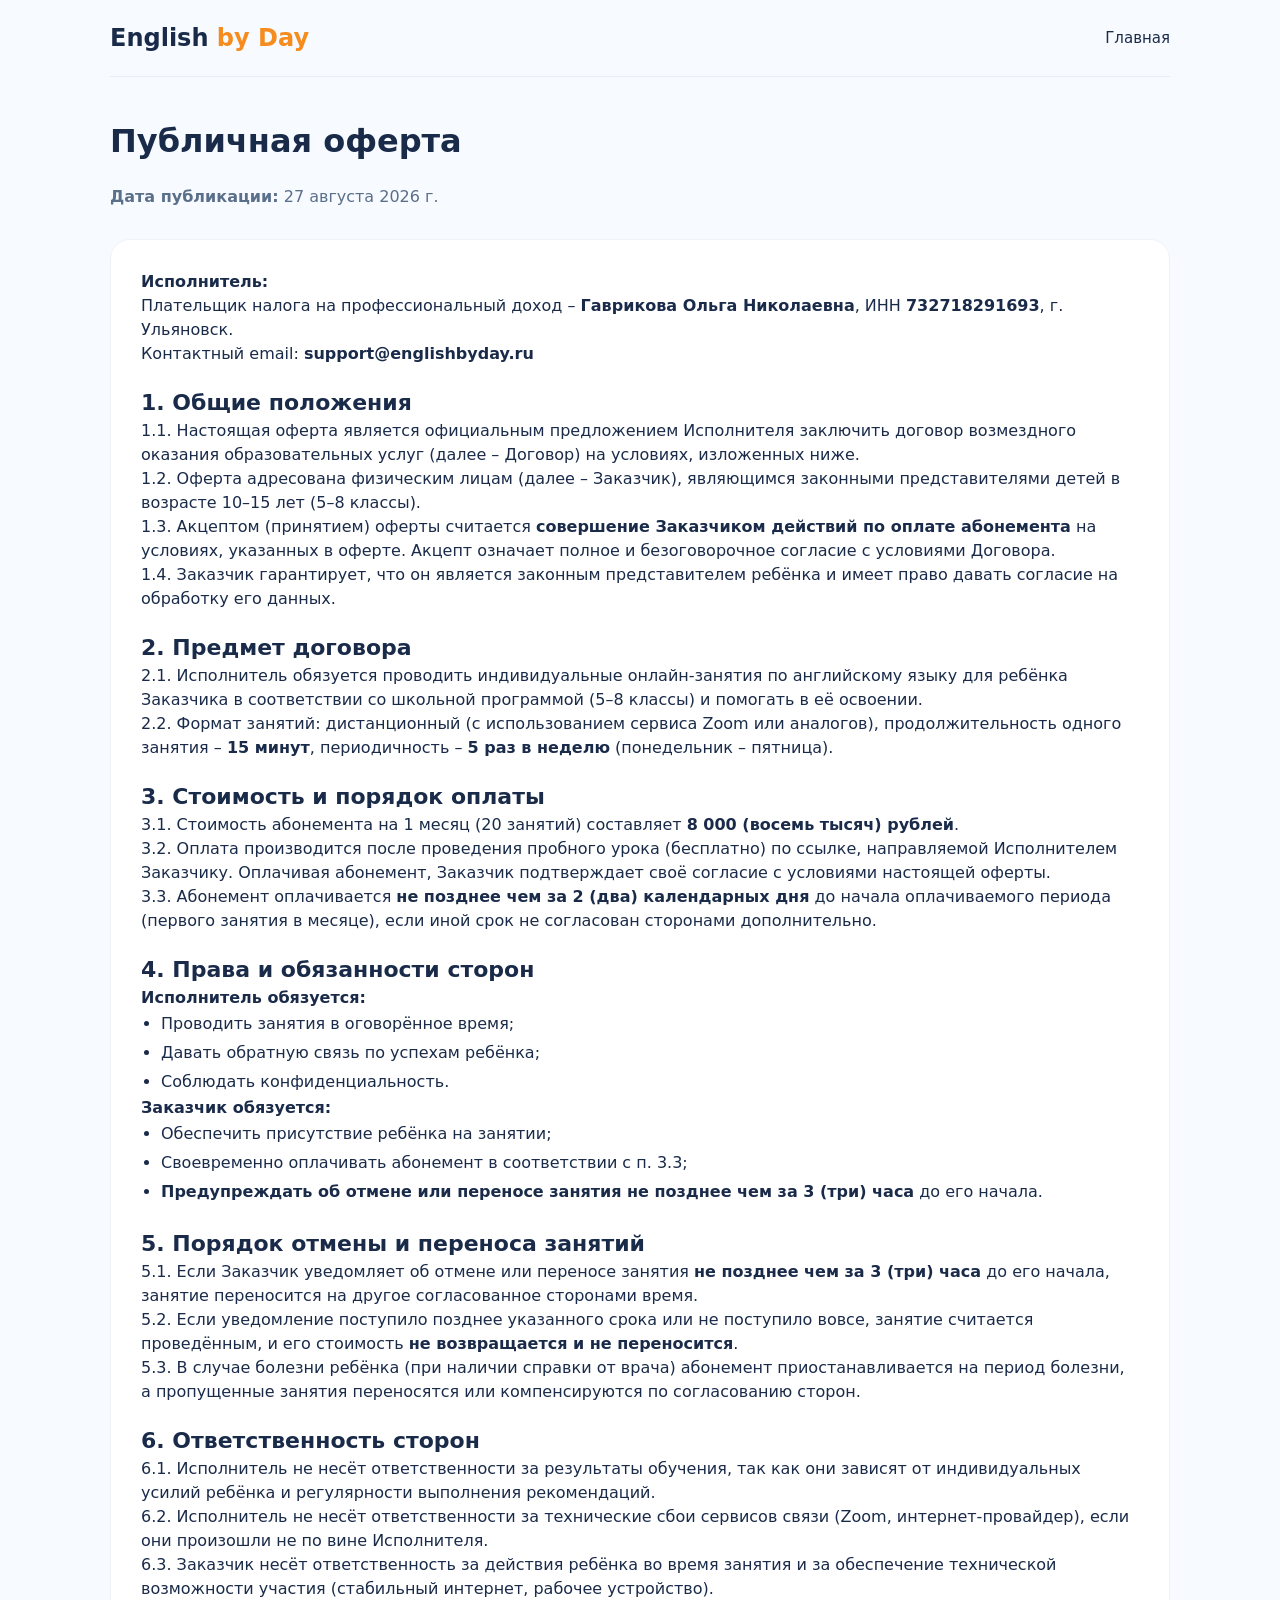
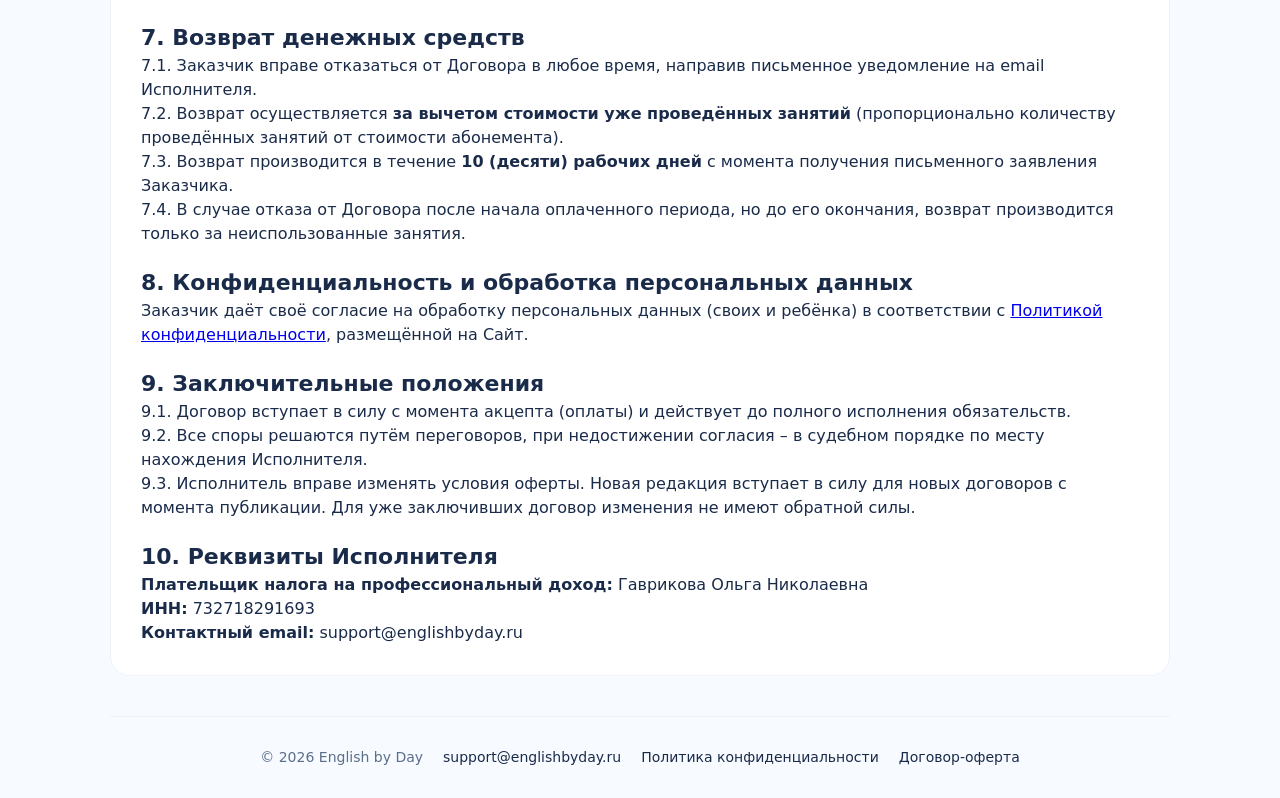
==== terms.html @ 16b3f92a "new index, privacy and terms" ====
<!DOCTYPE html>
<html lang="ru">
<head>
    <meta charset="UTF-8" />
    <meta name="viewport" content="width=device-width, initial-scale=1.0" />
    <title>Публичная оферта — English by Day</title>
    <link rel="stylesheet" href="css/style.css" />
</head>
<body>
    <div class="container">
        <!-- Шапка -->
        <header class="header">
            <a href="/" class="logo">English <span>by Day</span></a>
            <nav class="header-nav">
                <a href="/">Главная</a>
            </nav>
        </header>

        <!-- Основной блок -->
        <section style="padding: 40px 0;">
            <h1 style="font-size: 32px; font-weight: 700; margin-bottom: 20px;">Публичная оферта</h1>
            <p style="color: #5a6f8a; margin-bottom: 30px;"><strong>Дата публикации:</strong> 27 августа 2026 г.</p>

            <div style="background: #fff; padding: 30px; border-radius: 20px; border: 1px solid #eef3f9;">
                <p><strong>Исполнитель:</strong><br />
                Плательщик налога на профессиональный доход – <strong>Гаврикова Ольга Николаевна</strong>, ИНН <strong>732718291693</strong>, г. Ульяновск.<br />
                Контактный email: <strong>support@englishbyday.ru</strong></p>

                <h2 style="font-size: 22px; margin-top: 20px; color: #1a2b4a;">1. Общие положения</h2>
                <p>1.1. Настоящая оферта является официальным предложением Исполнителя заключить договор возмездного оказания образовательных услуг (далее – Договор) на условиях, изложенных ниже.</p>
                <p>1.2. Оферта адресована физическим лицам (далее – Заказчик), являющимся законными представителями детей в возрасте 10–15 лет (5–8 классы).</p>
                <p>1.3. Акцептом (принятием) оферты считается <strong>совершение Заказчиком действий по оплате абонемента</strong> на условиях, указанных в оферте. Акцепт означает полное и безоговорочное согласие с условиями Договора.</p>
                <p>1.4. Заказчик гарантирует, что он является законным представителем ребёнка и имеет право давать согласие на обработку его данных.</p>

                <h2 style="font-size: 22px; margin-top: 20px; color: #1a2b4a;">2. Предмет договора</h2>
                <p>2.1. Исполнитель обязуется проводить индивидуальные онлайн-занятия по английскому языку для ребёнка Заказчика в соответствии со школьной программой (5–8 классы) и помогать в её освоении.</p>
                <p>2.2. Формат занятий: дистанционный (с использованием сервиса Zoom или аналогов), продолжительность одного занятия – <strong>15 минут</strong>, периодичность – <strong>5 раз в неделю</strong> (понедельник – пятница).</p>

                <h2 style="font-size: 22px; margin-top: 20px; color: #1a2b4a;">3. Стоимость и порядок оплаты</h2>
                <p>3.1. Стоимость абонемента на 1 месяц (20 занятий) составляет <strong>8 000 (восемь тысяч) рублей</strong>.</p>
                <p>3.2. Оплата производится после проведения пробного урока (бесплатно) по ссылке, направляемой Исполнителем Заказчику. Оплачивая абонемент, Заказчик подтверждает своё согласие с условиями настоящей оферты.</p>
                <p>3.3. Абонемент оплачивается <strong>не позднее чем за 2 (два) календарных дня</strong> до начала оплачиваемого периода (первого занятия в месяце), если иной срок не согласован сторонами дополнительно.</p>

                <h2 style="font-size: 22px; margin-top: 20px; color: #1a2b4a;">4. Права и обязанности сторон</h2>
                <p><strong>Исполнитель обязуется:</strong></p>
                <ul style="margin-left: 20px; line-height: 1.8;">
                    <li>Проводить занятия в оговорённое время;</li>
                    <li>Давать обратную связь по успехам ребёнка;</li>
                    <li>Соблюдать конфиденциальность.</li>
                </ul>
                <p><strong>Заказчик обязуется:</strong></p>
                <ul style="margin-left: 20px; line-height: 1.8;">
                    <li>Обеспечить присутствие ребёнка на занятии;</li>
                    <li>Своевременно оплачивать абонемент в соответствии с п. 3.3;</li>
                    <li><strong>Предупреждать об отмене или переносе занятия не позднее чем за 3 (три) часа</strong> до его начала.</li>
                </ul>

                <h2 style="font-size: 22px; margin-top: 20px; color: #1a2b4a;">5. Порядок отмены и переноса занятий</h2>
                <p>5.1. Если Заказчик уведомляет об отмене или переносе занятия <strong>не позднее чем за 3 (три) часа</strong> до его начала, занятие переносится на другое согласованное сторонами время.</p>
                <p>5.2. Если уведомление поступило позднее указанного срока или не поступило вовсе, занятие считается проведённым, и его стоимость <strong>не возвращается и не переносится</strong>.</p>
                <p>5.3. В случае болезни ребёнка (при наличии справки от врача) абонемент приостанавливается на период болезни, а пропущенные занятия переносятся или компенсируются по согласованию сторон.</p>

                <h2 style="font-size: 22px; margin-top: 20px; color: #1a2b4a;">6. Ответственность сторон</h2>
                <p>6.1. Исполнитель не несёт ответственности за результаты обучения, так как они зависят от индивидуальных усилий ребёнка и регулярности выполнения рекомендаций.</p>
                <p>6.2. Исполнитель не несёт ответственности за технические сбои сервисов связи (Zoom, интернет-провайдер), если они произошли не по вине Исполнителя.</p>
                <p>6.3. Заказчик несёт ответственность за действия ребёнка во время занятия и за обеспечение технической возможности участия (стабильный интернет, рабочее устройство).</p>

                <h2 style="font-size: 22px; margin-top: 20px; color: #1a2b4a;">7. Возврат денежных средств</h2>
                <p>7.1. Заказчик вправе отказаться от Договора в любое время, направив письменное уведомление на email Исполнителя.</p>
                <p>7.2. Возврат осуществляется <strong>за вычетом стоимости уже проведённых занятий</strong> (пропорционально количеству проведённых занятий от стоимости абонемента).</p>
                <p>7.3. Возврат производится в течение <strong>10 (десяти) рабочих дней</strong> с момента получения письменного заявления Заказчика.</p>
                <p>7.4. В случае отказа от Договора после начала оплаченного периода, но до его окончания, возврат производится только за неиспользованные занятия.</p>

                <h2 style="font-size: 22px; margin-top: 20px; color: #1a2b4a;">8. Конфиденциальность и обработка персональных данных</h2>
                <p>Заказчик даёт своё согласие на обработку персональных данных (своих и ребёнка) в соответствии с <a href="privacy.html">Политикой конфиденциальности</a>, размещённой на Сайт.</p>

                <h2 style="font-size: 22px; margin-top: 20px; color: #1a2b4a;">9. Заключительные положения</h2>
                <p>9.1. Договор вступает в силу с момента акцепта (оплаты) и действует до полного исполнения обязательств.</p>
                <p>9.2. Все споры решаются путём переговоров, при недостижении согласия – в судебном порядке по месту нахождения Исполнителя.</p>
                <p>9.3. Исполнитель вправе изменять условия оферты. Новая редакция вступает в силу для новых договоров с момента публикации. Для уже заключивших договор изменения не имеют обратной силы.</p>

                <h2 style="font-size: 22px; margin-top: 20px; color: #1a2b4a;">10. Реквизиты Исполнителя</h2>
                <p><strong>Плательщик налога на профессиональный доход:</strong> Гаврикова Ольга Николаевна<br />
                <strong>ИНН:</strong> 732718291693<br />
                <strong>Контактный email:</strong> support@englishbyday.ru<br />

            </div>
        </section>

        <!-- Подвал -->
        <footer class="footer">
            <span>© 2026 English by Day</span>
            <a href="mailto:support@englishbyday.ru">support@englishbyday.ru</a>
            <a href="privacy.html">Политика конфиденциальности</a>
            <a href="terms.html">Договор-оферта</a>
        </footer>
    </div>
</body>
</html>
---- css/style.css ----
/* ===== БАЗОВЫЕ СБРОСЫ ===== */
* {
    margin: 0;
    padding: 0;
    box-sizing: border-box;
}
body {
    font-family: 'Segoe UI', Roboto, system-ui, -apple-system, sans-serif;
    background: #f7faff;
    color: #1a2b4a;
    line-height: 1.5;
}
.container {
    max-width: 1100px;
    margin: 0 auto;
    padding: 0 20px;
}

/* ===== ШАПКА ===== */
.header {
    display: flex;
    justify-content: space-between;
    align-items: center;
    padding: 20px 0;
    border-bottom: 1px solid #e5edf6;
    flex-wrap: wrap;
}
.logo {
    font-size: 24px;
    font-weight: 700;
    color: #1a2b4a;
    text-decoration: none;
}
.logo span {
    color: #f68b1e;
}
.header-nav a {
    margin-left: 24px;
    color: #1a2b4a;
    text-decoration: none;
    font-weight: 500;
    font-size: 15px;
}
.header-nav a:hover {
    color: #f68b1e;
}

/* ===== HERO ===== */
.hero {
    display: flex;
    flex-wrap: wrap;
    align-items: center;
    gap: 40px;
    padding: 40px 0 30px;
}
.hero-text {
    flex: 1 1 55%;
}
.hero-text .badge {
    display: inline-block;
    background: #fef3e6;
    color: #f68b1e;
    font-weight: 600;
    font-size: 14px;
    padding: 4px 18px;
    border-radius: 30px;
    margin-bottom: 16px;
    letter-spacing: 0.3px;
}
.hero-text h1 {
    font-size: 38px;
    font-weight: 800;
    line-height: 1.2;
    margin-bottom: 16px;
    color: #0b1a33;
}
.hero-text h1 .highlight {
    color: #f68b1e;
}
.hero-text p {
    font-size: 18px;
    color: #2c3e5a;
    margin-bottom: 24px;
    max-width: 500px;
}
.hero-text .cta-group {
    display: flex;
    flex-wrap: wrap;
    gap: 12px;
    align-items: center;
}
.btn-primary {
    background: #f68b1e;
    color: #fff;
    border: none;
    padding: 14px 36px;
    border-radius: 50px;
    font-weight: 700;
    font-size: 18px;
    cursor: pointer;
    transition: background 0.3s;
    box-shadow: 0 8px 20px rgba(246, 139, 30, 0.25);
}
.btn-primary:hover {
    background: #e07c14;
}
.hero-text .sub-cta {
    font-size: 15px;
    color: #5a6f8a;
}
.hero-image {
    flex: 1 1 35%;
    text-align: center;
}
.hero-image svg {
    max-width: 100%;
    height: auto;
}

/* ===== ОБЩИЕ СЕКЦИИ ===== */
section {
    padding: 50px 0;
    border-bottom: 1px solid #eef3f9;
}
section:last-of-type {
    border-bottom: none;
}
.section-title {
    font-size: 30px;
    font-weight: 700;
    text-align: center;
    margin-bottom: 10px;
}
.section-subtitle {
    text-align: center;
    font-size: 18px;
    color: #4a5f7a;
    max-width: 700px;
    margin: 0 auto 40px;
}

/* ===== ПРОБЛЕМА / РЕШЕНИЕ ===== */
.problem-solution {
    display: grid;
    grid-template-columns: 1fr 1fr;
    gap: 30px;
}
.problem-solution .card {
    background: #fff;
    padding: 28px 24px;
    border-radius: 20px;
    border: 1px solid #eef3f9;
    box-shadow: 0 4px 12px rgba(0,0,0,0.03);
}
.problem-solution .card h3 {
    font-size: 20px;
    margin-bottom: 10px;
}
.problem-solution .card p {
    color: #2c3e5a;
}
.problem-solution .card .emoji-big {
    font-size: 36px;
    display: block;
    margin-bottom: 8px;
}

/* ===== 3 ШАГА ===== */
.steps {
    display: grid;
    grid-template-columns: repeat(auto-fit, minmax(200px, 1fr));
    gap: 30px;
    margin-top: 10px;
}
.step-item {
    background: #fff;
    padding: 24px 20px;
    border-radius: 20px;
    text-align: center;
    border: 1px solid #eef3f9;
}
.step-item .step-num {
    font-size: 32px;
    font-weight: 800;
    color: #f68b1e;
    opacity: 0.25;
}
.step-item h4 {
    margin: 8px 0 6px;
    font-size: 18px;
}
.step-item p {
    font-size: 15px;
    color: #4a5f7a;
}

/* ===== ПРЕИМУЩЕСТВА ===== */
.benefits-grid {
    display: grid;
    grid-template-columns: repeat(auto-fit, minmax(200px, 1fr));
    gap: 16px;
}
.benefit-item {
    background: #fff;
    padding: 16px 20px;
    border-radius: 14px;
    border: 1px solid #eef3f9;
    display: flex;
    align-items: center;
    gap: 12px;
    font-weight: 500;
}
.benefit-item .emoji {
    font-size: 26px;
}

/* ===== ПРЕПОДАВАТЕЛЬ ===== */
.teacher-card {
    display: flex;
    flex-wrap: wrap;
    gap: 30px;
    background: #fff;
    padding: 30px;
    border-radius: 24px;
    border: 1px solid #eef3f9;
    align-items: center;
}
.teacher-card .avatar {
    font-size: 56px;
    background: #eaf0f8;
    width: 100px;
    height: 100px;
    border-radius: 50%;
    display: flex;
    align-items: center;
    justify-content: center;
    flex-shrink: 0;
}
.teacher-card .info {
    flex: 1;
}
.teacher-card .info h3 {
    font-size: 22px;
    margin-bottom: 4px;
}
.teacher-card .info .title {
    color: #f68b1e;
    font-weight: 600;
    margin-bottom: 8px;
}
.teacher-card .info p {
    color: #2c3e5a;
}

/* ===== СТОИМОСТЬ ===== */
.pricing {
    display: grid;
    grid-template-columns: 1fr 1fr;
    gap: 20px;
    max-width: 700px;
    margin: 0 auto;
}
.price-card {
    background: #fff;
    padding: 24px;
    border-radius: 20px;
    border: 1px solid #eef3f9;
    text-align: center;
}
.price-card .icon {
    font-size: 36px;
}
.price-card h4 {
    margin: 10px 0 4px;
    font-size: 20px;
}
.price-card .price {
    font-size: 28px;
    font-weight: 700;
    color: #f68b1e;
}
.price-card p {
    font-size: 14px;
    color: #4a5f7a;
    margin-top: 6px;
}
.price-card.premium {
    border: 2px solid #f68b1e;
}
.payment-note {
    text-align: center;
    margin-top: 24px;
    color: #4a5f7a;
    font-size: 15px;
}

/* ===== ФОРМА ===== */
.form-section {
    background: #fff;
    padding: 40px;
    border-radius: 24px;
    border: 1px solid #eef3f9;
    max-width: 600px;
    margin: 0 auto;
}
.form-section h3 {
    font-size: 24px;
    text-align: center;
    margin-bottom: 6px;
}
.form-section .sub {
    text-align: center;
    color: #4a5f7a;
    margin-bottom: 24px;
}
.form-group {
    margin-bottom: 18px;
}
.form-group label {
    font-weight: 600;
    display: block;
    margin-bottom: 4px;
    font-size: 14px;
}
.form-group input,
.form-group select {
    width: 100%;
    padding: 12px 16px;
    border: 1px solid #dce3ed;
    border-radius: 12px;
    font-size: 16px;
    background: #fafcff;
    transition: border 0.3s;
}
.form-group input:focus,
.form-group select:focus {
    border-color: #f68b1e;
    outline: none;
    background: #fff;
}
.form-group .checkbox {
    display: flex;
    align-items: center;
    gap: 10px;
    font-weight: 400;
    font-size: 14px;
}
.form-group .checkbox input {
    width: auto;
    margin-top: 2px;
}
.form-section .btn-primary {
    width: 100%;
    display: flex;
    justify-content: center;
    margin-top: 6px;
}

/* ===== СЧЁТЧИК МЕСТ ===== */
.spots {
    text-align: center;
    margin-top: 18px;
    font-size: 18px;
    font-weight: 600;
    color: #1a2b4a;
}
.spots span {
    background: #fef3e6;
    padding: 4px 16px;
    border-radius: 30px;
    color: #f68b1e;
}

/* ===== ПОДВАЛ ===== */
.footer {
    padding: 30px 0;
    border-top: 1px solid #eef3f9;
    text-align: center;
    color: #5a6f8a;
    font-size: 14px;
    display: flex;
    flex-wrap: wrap;
    justify-content: center;
    gap: 20px;
}
.footer a {
    color: #1a2b4a;
    text-decoration: none;
    font-weight: 500;
}
.footer a:hover {
    color: #f68b1e;
}

/* ===== АДАПТИВНОСТЬ ===== */
@media (max-width: 768px) {
    .hero-text h1 {
        font-size: 30px;
    }
    .problem-solution {
        grid-template-columns: 1fr;
    }
    .pricing {
        grid-template-columns: 1fr;
    }
    .header-nav a {
        margin-left: 12px;
        font-size: 14px;
    }
    .teacher-card {
        flex-direction: column;
        text-align: center;
    }
    .form-section {
        padding: 24px;
    }
}
@media (max-width: 480px) {
    .hero-text h1 {
        font-size: 24px;
    }
    .btn-primary {
        width: 100%;
        justify-content: center;
    }
    .hero-text .cta-group {
        flex-direction: column;
        align-items: stretch;
    }
}
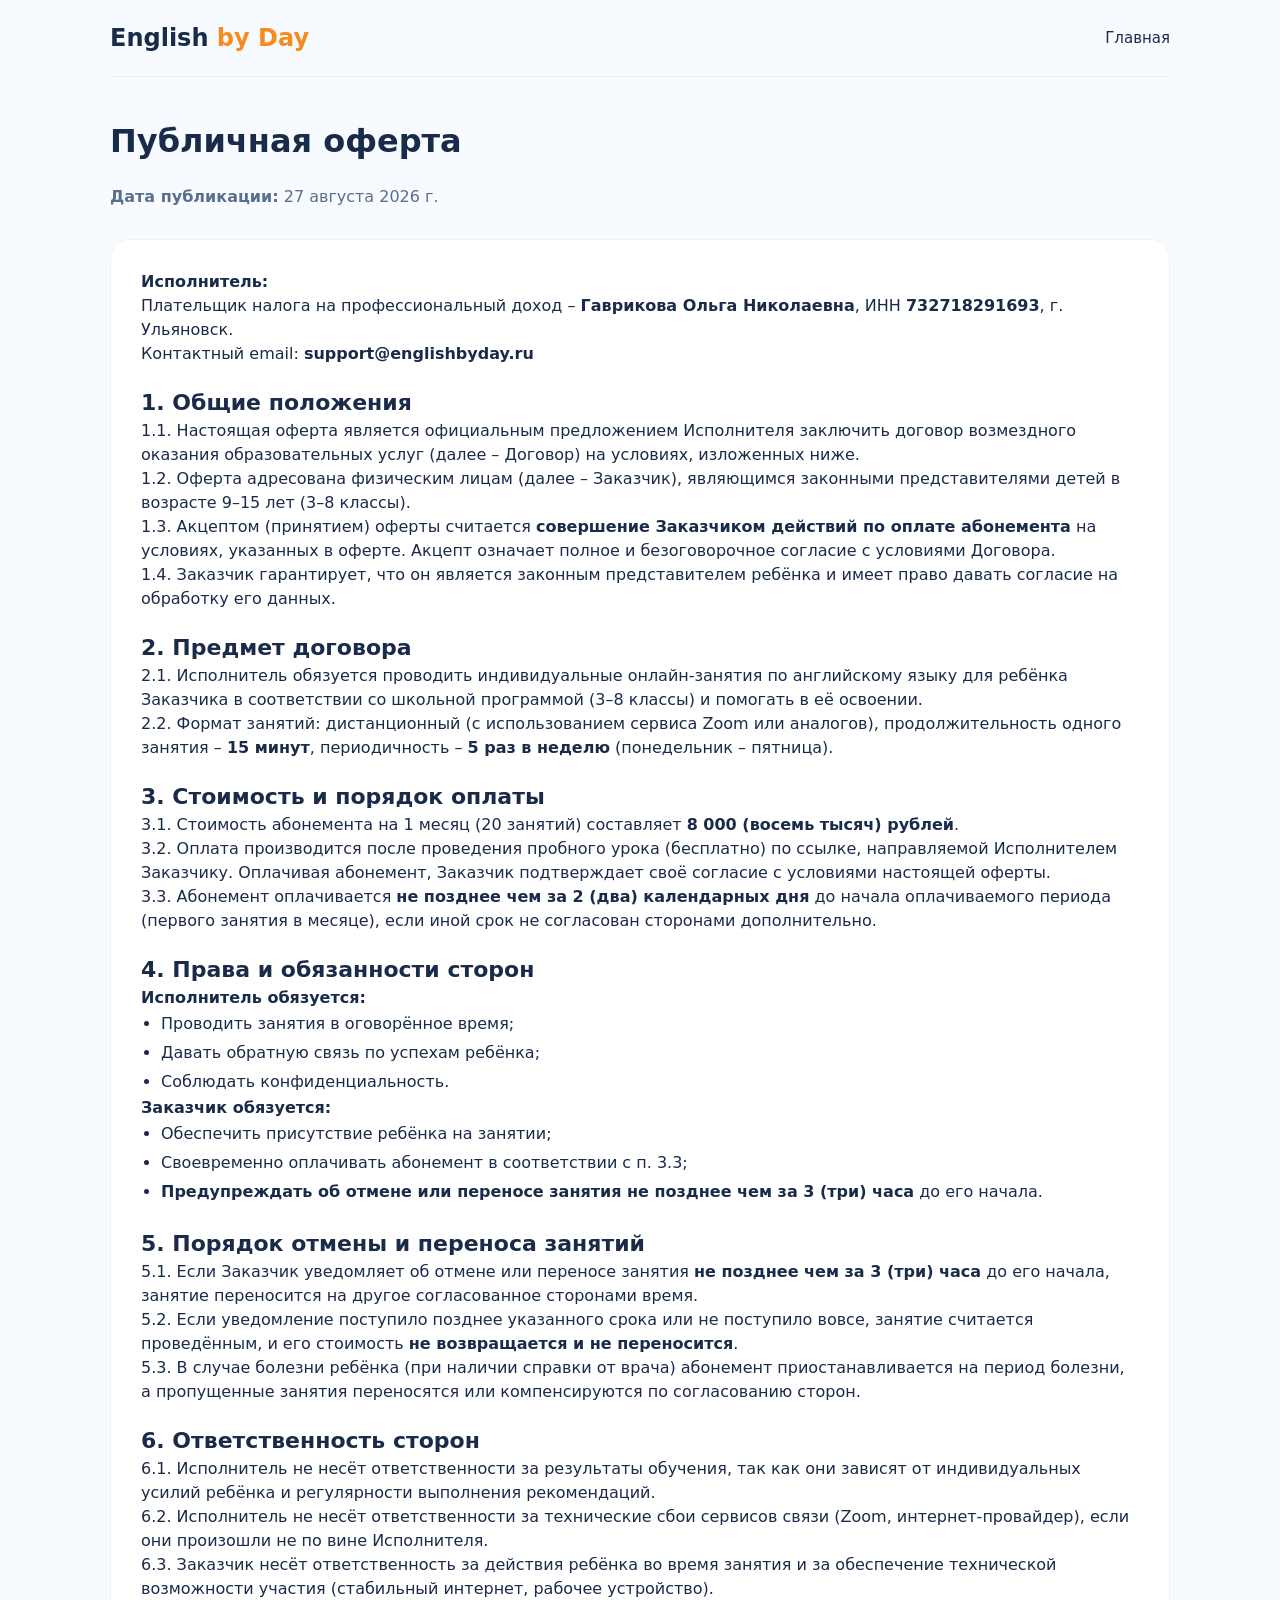
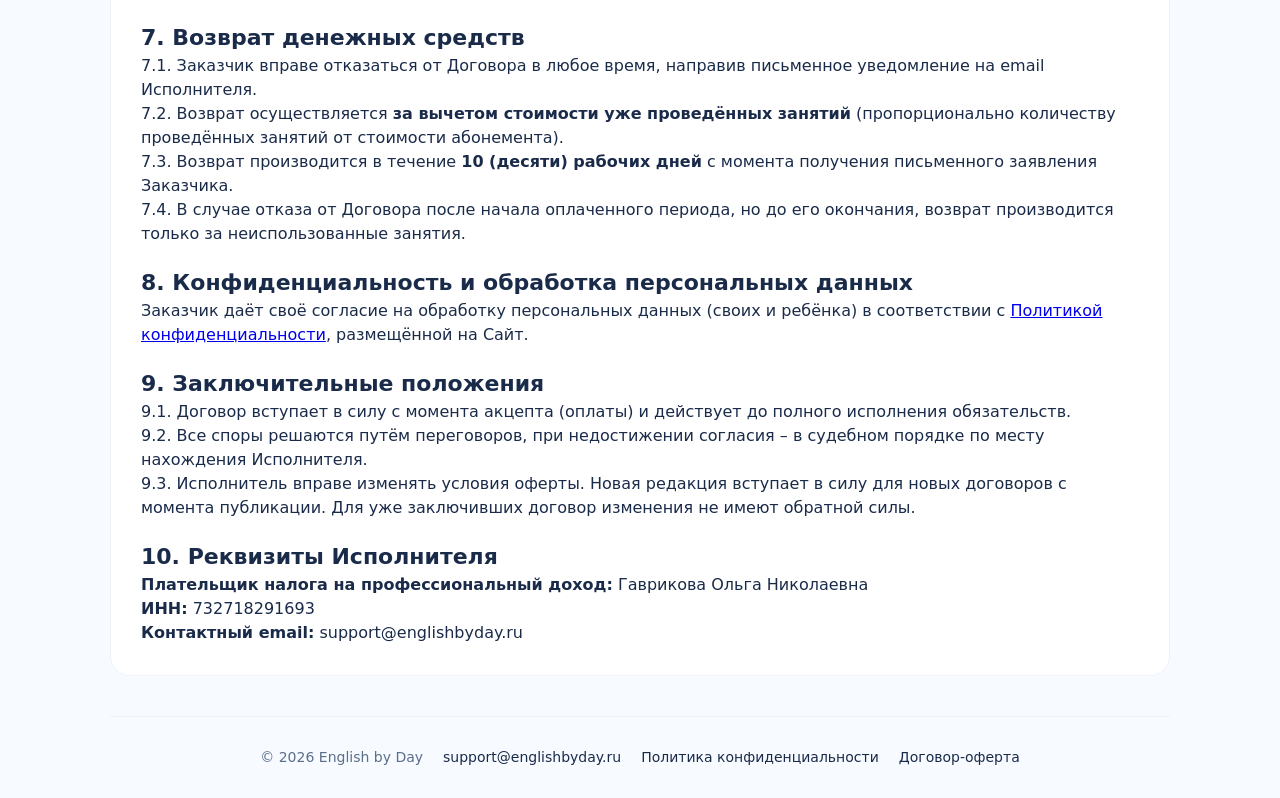
==== commit 71429cb2: "3-8 and text area added" ====
--- a/terms.html
+++ b/terms.html
@@ -28,12 +28,12 @@
 
                 <h2 style="font-size: 22px; margin-top: 20px; color: #1a2b4a;">1. Общие положения</h2>
                 <p>1.1. Настоящая оферта является официальным предложением Исполнителя заключить договор возмездного оказания образовательных услуг (далее – Договор) на условиях, изложенных ниже.</p>
-                <p>1.2. Оферта адресована физическим лицам (далее – Заказчик), являющимся законными представителями детей в возрасте 10–15 лет (5–8 классы).</p>
+                <p>1.2. Оферта адресована физическим лицам (далее – Заказчик), являющимся законными представителями детей в возрасте 9–15 лет (3–8 классы).</p>
                 <p>1.3. Акцептом (принятием) оферты считается <strong>совершение Заказчиком действий по оплате абонемента</strong> на условиях, указанных в оферте. Акцепт означает полное и безоговорочное согласие с условиями Договора.</p>
                 <p>1.4. Заказчик гарантирует, что он является законным представителем ребёнка и имеет право давать согласие на обработку его данных.</p>
 
                 <h2 style="font-size: 22px; margin-top: 20px; color: #1a2b4a;">2. Предмет договора</h2>
-                <p>2.1. Исполнитель обязуется проводить индивидуальные онлайн-занятия по английскому языку для ребёнка Заказчика в соответствии со школьной программой (5–8 классы) и помогать в её освоении.</p>
+                <p>2.1. Исполнитель обязуется проводить индивидуальные онлайн-занятия по английскому языку для ребёнка Заказчика в соответствии со школьной программой (3–8 классы) и помогать в её освоении.</p>
                 <p>2.2. Формат занятий: дистанционный (с использованием сервиса Zoom или аналогов), продолжительность одного занятия – <strong>15 минут</strong>, периодичность – <strong>5 раз в неделю</strong> (понедельник – пятница).</p>
 
                 <h2 style="font-size: 22px; margin-top: 20px; color: #1a2b4a;">3. Стоимость и порядок оплаты</h2>
